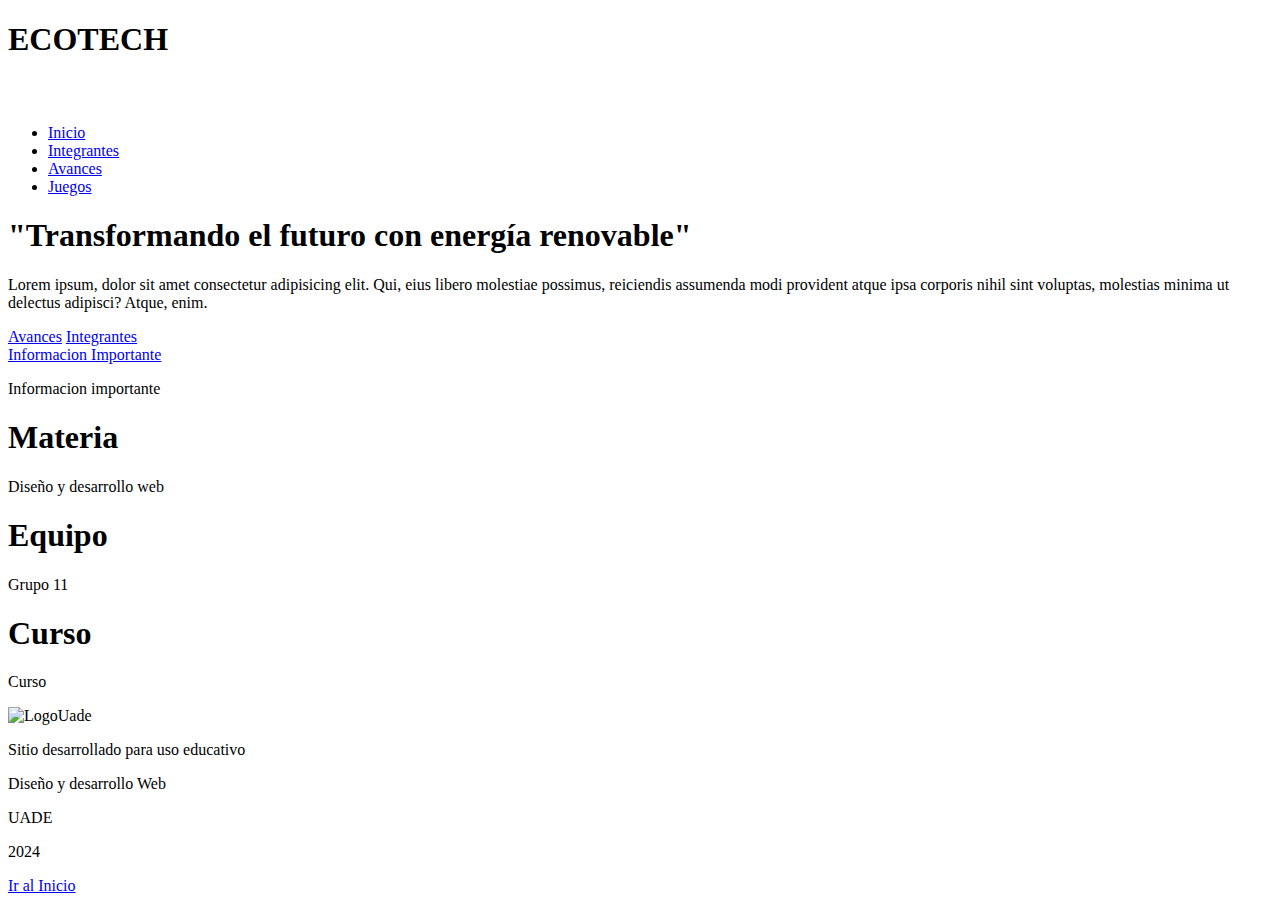
==== index.html @ 8fef0266 "carga01" ====
<!DOCTYPE html>
<html lang="es">
  <head>
    <meta charset="UTF-8" />
    <meta name="viewport" content="width=device-width, initial-scale=1.0" />
    <link
      rel="stylesheet"
      href="../TrabajoPracticoIntegrador_DYDW_Grupo11/src/css/style.css"
    />
    <link
      rel="stylesheet"
      href="../TrabajoPracticoIntegrador_DYDW_Grupo11/src/css/home.css"
    />
    <link rel="preconnect" href="https://fonts.googleapis.com" />
    <link rel="preconnect" href="https://fonts.gstatic.com" crossorigin />
    <link
      href="https://fonts.googleapis.com/css2?family=Inter:wght@100..900&family=Space+Grotesk:wght@300..700&display=swap"
      rel="stylesheet"
    />
    <script
      src="https://cdn.jsdelivr.net/npm/bootstrap@5.3.3/dist/js/bootstrap.bundle.min.js"
      integrity="sha384-YvpcrYf0tY3lHB60NNkmXc5s9fDVZLESaAA55NDzOxhy9GkcIdslK1eN7N6jIeHz"
      crossorigin="anonymous"
    ></script>
    <title>Home</title>
  </head>

  <body id="dom">
    <header class="mainHeader">
      <h1 class="projectLogo">ECOTECH</h1>
      <img
        id="menuBtn"
        src="./src/icons/menuIcon.svg"
        alt="menuBtn"
      />
      <ul class="mainMenu">
        <li><a href="./index.html" id="selected">Inicio</a></li>
        <li><a href="./integrantes.html">Integrantes</a></li>
        <li><a href="./avances.html">Avances</a></li>
        <li><a href="./juegos.html">Juegos</a></li>
      </ul>
    </header>

    <div class="homeMainSection">
          <h1 class="homeMainSection-txt">
            "Transformando el futuro con energía renovable"
          </h1>
          <p class="homeMainSection-p">
            Lorem ipsum, dolor sit amet consectetur adipisicing elit. Qui, eius
            libero molestiae possimus, reiciendis assumenda modi provident atque
            ipsa corporis nihil sint voluptas, molestias minima ut delectus
            adipisci? Atque, enim.
          </p>
          <div class="botonera-homeMainSection">
            <a href="./avances.html" class="mostrarAvances">Avances</a>
            <a href="./integrantes.html" class="mostrarIntegrantes"
              >Integrantes</a
            >
          </div>
          <a href="#infoImport" class="InformacionImportante">Informacion Importante</a>
    </div>

    <main class="mainSection">
      <div class="infoContainer" id="infoImport">
        <p class="infoContainerTitle">Informacion importante</p>
        <div class="infoTarjertasContainer">
          <div class="infoTarjeta">
            <h1 class="infoTitle">Materia</h1>
            <p class="infoTxt">Diseño y desarrollo web</p>
          </div>
          <div class="infoTarjeta">
            <h1 class="infoTitle">Equipo</h1>
            <p class="infoTxt">Grupo 11</p>
          </div>
          <div class="infoTarjeta">
            <h1 class="infoTitle">Curso</h1>
            <p class="infoTxt">Curso</p>
          </div>
          <div class="infoTarjeta">
            <img
              src="../TrabajoPracticoIntegrador_DYDW_Grupo11/src/img/LogoUADE.png"
              alt="LogoUade"
              class="infoImg"
            />
          </div>
        </div>
      </div>
    </main>

    <footer class="mainFooter">
      <div class="footerTxt">
        <p>Sitio desarrollado para uso educativo</p>
        <p>Diseño y desarrollo Web</p>
        <p>UADE</p>
        <p>2024</p>
        <a href="#" class="toTop">Ir al Inicio</a>
      </div>
    </footer>

    <script src="./src/js/index.js"></script>
  </body>
</html>
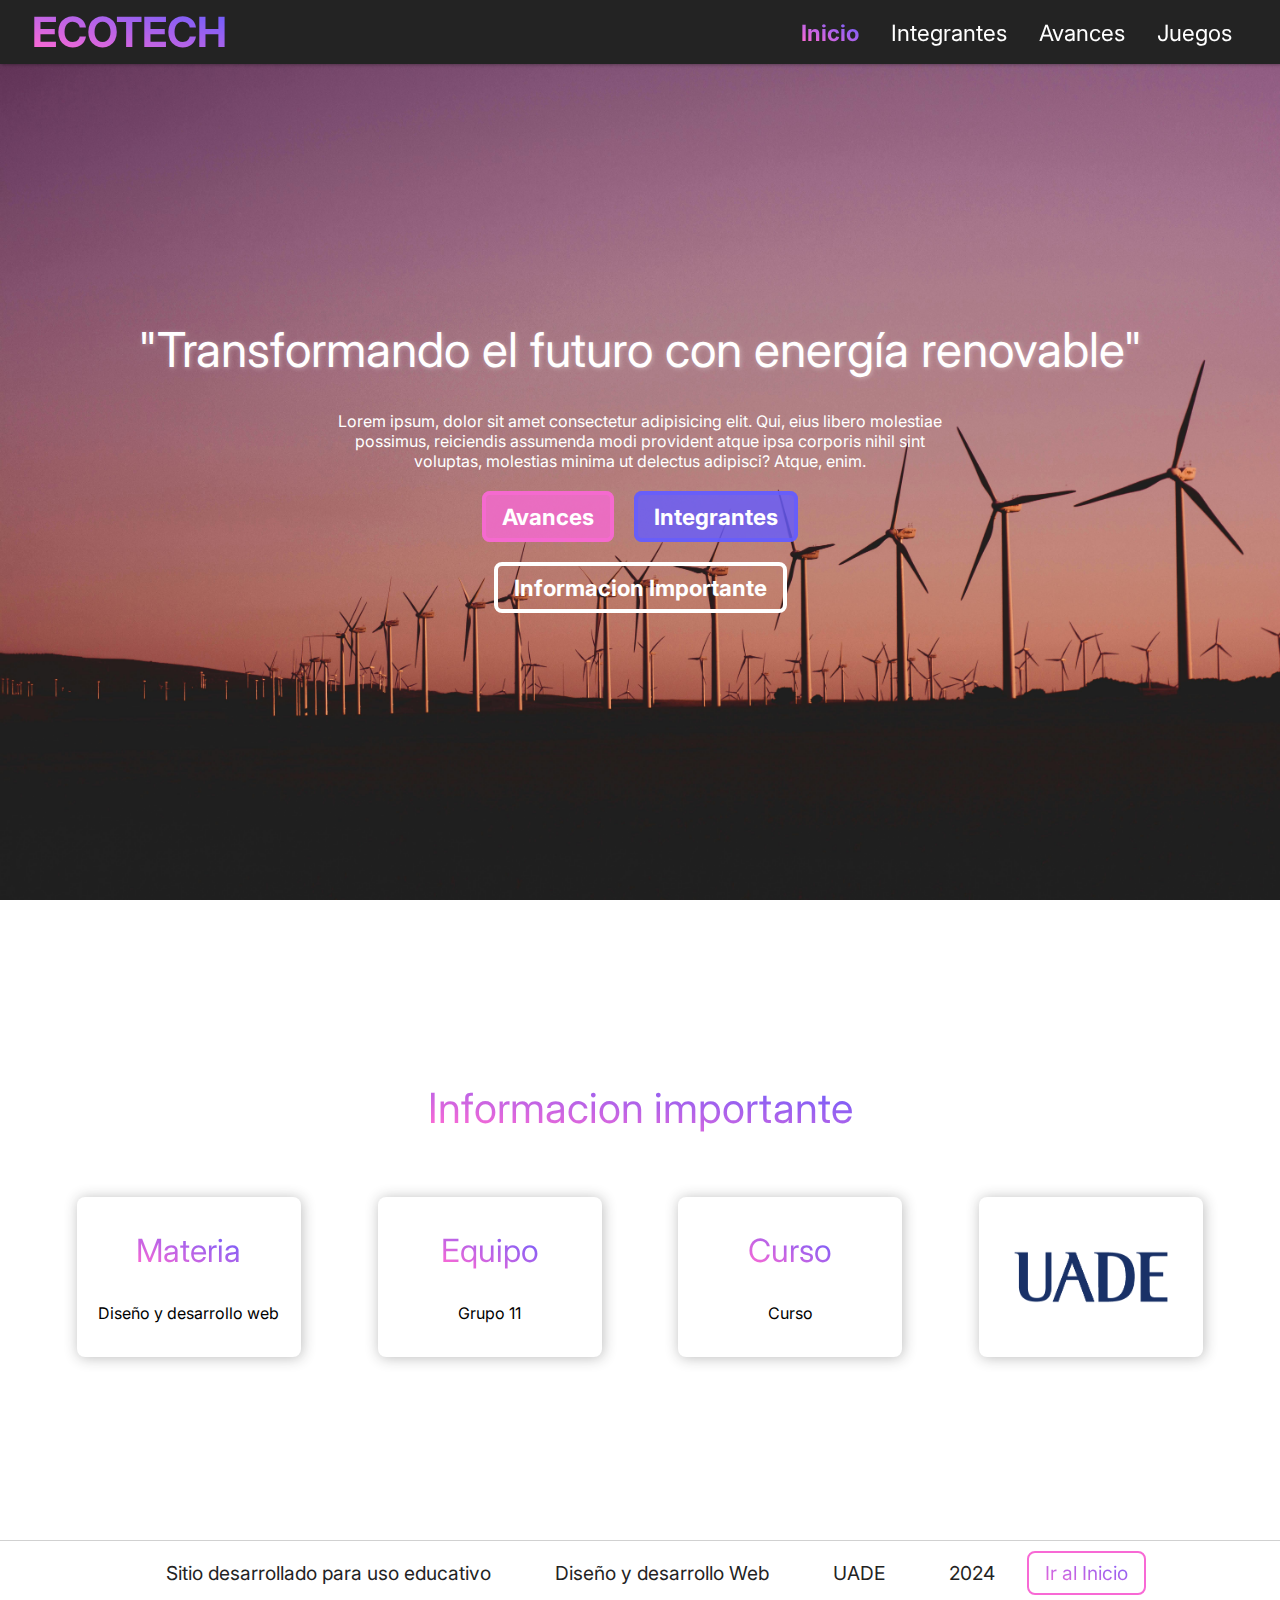
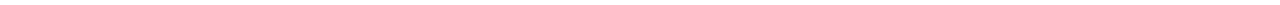
==== commit 0f780f2b: "com01" ====
--- a/index.html
+++ b/index.html
@@ -5,11 +5,11 @@
     <meta name="viewport" content="width=device-width, initial-scale=1.0" />
     <link
       rel="stylesheet"
-      href="../TrabajoPracticoIntegrador_DYDW_Grupo11/src/css/style.css"
+      href="/src/css/style.css"
     />
     <link
       rel="stylesheet"
-      href="../TrabajoPracticoIntegrador_DYDW_Grupo11/src/css/home.css"
+      href="/src/css/home.css"
     />
     <link rel="preconnect" href="https://fonts.googleapis.com" />
     <link rel="preconnect" href="https://fonts.gstatic.com" crossorigin />
@@ -78,7 +78,7 @@
           </div>
           <div class="infoTarjeta">
             <img
-              src="../TrabajoPracticoIntegrador_DYDW_Grupo11/src/img/LogoUADE.png"
+              src="/src/img/LogoUADE.png"
               alt="LogoUade"
               class="infoImg"
             />
@@ -97,6 +97,6 @@
       </div>
     </footer>
 
-    <script src="./src/js/index.js"></script>
+    <script src="/src/js/index.js"></script>
   </body>
 </html>
--- a/src/css/style.css
+++ b/src/css/style.css
@@ -0,0 +1,175 @@
+/* GENERAL STYLE aplica para todo elemento */
+
+* {
+  padding: 0;
+  margin: 0;
+  box-sizing: border-box;
+  font-family: "Inter", sans-serif;
+  font-optical-sizing: auto;
+  font-weight: 400;
+  font-style: normal;
+  font-variation-settings: "slnt" 0;
+  text-decoration: none;
+}
+
+/* Estilo body general */
+
+body{
+  width: 100vw;
+  min-height: 100vh;
+  display: flex;
+  flex-direction: column;
+  align-items: center;
+  justify-content: start;
+  overflow-x: hidden;
+  background: #333333;
+}
+
+/* Estilo  Header + Nav */
+
+ .mainHeader {
+  box-shadow: 1px 1px 3px rgba(0, 0, 0, 0.3);
+  height: 4rem;
+  width: 100%;
+  display: flex;
+  flex-direction: row;
+  align-items: center;
+  justify-content: space-between;
+  background: #232323;
+  padding: 0rem 2rem;
+  position: fixed;
+  top: 0%;
+  left: 0%;
+
+}
+
+@media screen and (min-width: 2000px) {
+    .mainHeader, .homeMainSection, .mainSection, .mainFooter{
+      padding: 0 calc(100vw - 2000px);
+    }
+}
+
+.projectLogo {
+  background: #f869d5;
+  background: linear-gradient(to top right, #f869d5 10%, #635cff 100%);
+  -webkit-background-clip: text;
+  -webkit-text-fill-color: transparent;
+  font-weight: bold;
+  font-size: 2.6rem;
+}
+
+#menuBtn {
+  display: none;
+}
+
+.mainMenu {
+  display: flex;
+  flex-flow: row nowrap;
+  list-style: none;
+}
+
+.mainMenu li {
+  margin: 0rem 1rem;
+}
+
+.mainMenu li:hover{
+  transform: scale(1.1);
+  transition: 250ms;
+}
+
+.mainMenu li a {
+  color: #ffffff;
+  text-decoration: none;
+  font-size: 1.4rem;
+}
+
+
+#selected{
+  background: #f869d5;
+  background: linear-gradient(to top right, #f869d5 10%, #635cff 100%);
+  -webkit-background-clip: text;
+  -webkit-text-fill-color: transparent;
+  font-weight: bolder;
+}
+
+.mainFooter, .footerTxt {
+  display: flex;
+  flex-flow: row wrap;
+  align-items: center;
+  justify-content: center;
+  min-height: 4rem;
+  background: #ffffff;
+  width: 100%;
+  padding: 0rem 2rem;
+}
+
+.mainFooter{
+  border-top: 1px solid #33333339;
+}
+
+.footerTxt p{
+  color: #232323;
+  text-align: center;
+  font-size: 1.2rem;
+  padding: 1rem 2rem;
+
+}
+.toTop{
+  background: #f869d5;
+  background: linear-gradient(to top right, #f869d5 10%, #635cff 100%);
+  -webkit-background-clip: text;
+  -webkit-text-fill-color: transparent;
+  font-size: 1.2rem;
+  border: 2px solid #f869d5;
+  padding: .5rem 1rem;
+  border-radius: 8px;
+}
+
+.toTop:hover{
+  box-shadow: 1px 1px 14px #f869d5;
+  transform: scale(1.1);
+  transition: 300ms;
+
+}
+
+.displayYes{
+  display: flex !important;
+}
+
+
+/* MOBILE CSS STYLE */
+
+@media screen and (max-width: 1000px) {
+  #menuBtn {
+    display: block;
+    height: 3rem;
+  }
+
+  .mainMenu{
+    flex-flow: column nowrap;
+    align-items: center;
+    justify-content: space-evenly;
+    position: absolute;  
+    top: 4rem;
+    left: 0%;
+    width: 100vw;
+    background: #333333ed;
+    z-index: 3;
+    display: none;
+
+  }
+
+  .mainMenu li{
+    margin: 1.5rem 0rem;
+
+  }
+
+  .mainMenu li a{
+    padding: 1rem;
+  }
+
+  .mainFooter{
+    padding: 2rem 0rem;
+  }
+
+}--- a/src/css/home.css
+++ b/src/css/home.css
@@ -0,0 +1,173 @@
+.homeMainSection{
+    height: calc(100vh - 4rem);
+    width: 100%;
+    display: flex;
+    flex-direction: column;
+    align-items: center;
+    justify-content: center;
+    background: url(/src/img/background-home.jpg);
+    background-size: cover;
+    background-position: bottom;
+    margin-top: 4rem;
+}
+
+.homeMainSectionContainer{
+    display: flex;
+    flex-flow: column nowrap;
+    align-items: start;
+    justify-content: center;
+    height: 100%;
+    width: 100%;
+}
+
+.homeMainSection-txt{
+    font-size: 3rem;
+    text-shadow: 1px 1px 5px rgba(255, 255, 255, 0.352);
+    margin-bottom: 2rem;
+    color: #ffffff;
+}
+
+.homeMainSection-p{
+    width: 50%;
+    margin-bottom: 2rem;
+    color: #ffffff;
+    text-align: center;
+}
+
+.mostrarAvances{
+    text-decoration: none;
+    padding: .5rem 1rem;
+    font-size: 1.4rem;
+    border: 4px solid #f869d4c7;
+    background: #f869d4c9;
+    border-radius: 8px;
+    color: #ffffff;
+    margin-right: 1rem;
+    font-weight: bold;
+}
+
+.mostrarIntegrantes{
+    text-decoration: none;
+    padding: .5rem 1rem;
+    border: 4px solid #645cffc7;
+    border-radius: 8px;
+    background: #645cffcb;
+    font-size: 1.4rem;
+    color: #ffffff ;
+    font-weight: bold;
+}
+
+.mostrarAvances:hover, .mostrarIntegrantes:hover{
+    transform: scale(1.1);
+    transition: 250ms;
+    color: #635cff;
+}
+
+
+.InformacionImportante{
+    border: 4px solid #ffffff;
+    padding: .5rem 1rem;
+    border-radius: 8px;
+    color: #ffffff;
+    font-size: 1.4rem;
+    font-weight: bold;
+    margin: 2rem auto;
+
+}
+
+.InformacionImportante:hover{
+    transform: scale(1.1);
+    transition: 250ms;
+    background: #ffffff;
+    color: #635cff;
+}
+
+.mainSection{
+    background: #ffffff;
+    width: 100%;
+    min-height: 40rem;
+    display: flex;
+    align-items: center;
+    justify-content: center;
+}
+
+.infoContainer{
+    display: flex;
+    flex-flow: column wrap;
+    align-items: center;
+    justify-content: center;
+    width: 100%;
+    height: 40rem;
+}
+
+.infoContainerTitle{
+    background: #f869d5;
+    background: linear-gradient(to top right, #f869d5 10%, #635cff 100%);
+    -webkit-background-clip: text;
+    -webkit-text-fill-color: transparent;
+    font-size: 2.6rem;
+    margin-bottom: 4rem;
+}
+
+.infoTarjertasContainer{
+    display: flex;
+    flex-flow: row wrap;
+    align-items:center;
+    justify-content: space-evenly;
+    width: 100%;
+}
+
+.infoTarjeta{
+    box-shadow: 1px 1px 14px rgba(36, 36, 36, 0.3);
+    height: 10rem;
+    width: 14rem;
+    display: flex;
+    flex-flow: column nowrap;
+    align-items: center;
+    justify-content: space-evenly;
+    border-radius: 8px;
+}
+
+.infoTarjeta:hover{
+    transform: scale(1.1);
+    transition: 250ms;
+}
+
+.infoTitle{
+    background: #f869d5;
+    background: linear-gradient(to top right, #f869d5 10%, #635cff 100%);
+    -webkit-background-clip: text;
+    -webkit-text-fill-color: transparent;
+}
+
+.infoImg{
+    width: 10rem;
+}
+
+
+
+/* MOBILE CSS STYLE */
+
+@media screen and (max-width: 1000px) {
+    .homeMainSection-txt{
+        text-align: center;
+    }
+
+    .homeMainSection-p{
+        width: 80%;
+    }
+
+    .infoContainer{
+        height: 100vh;
+    }
+
+    .infoContainerTitle{
+        text-align: center;
+        font-size: 2rem;
+    }
+
+    .infoTarjeta{
+        margin-bottom: 1.5rem;
+    }
+
+  }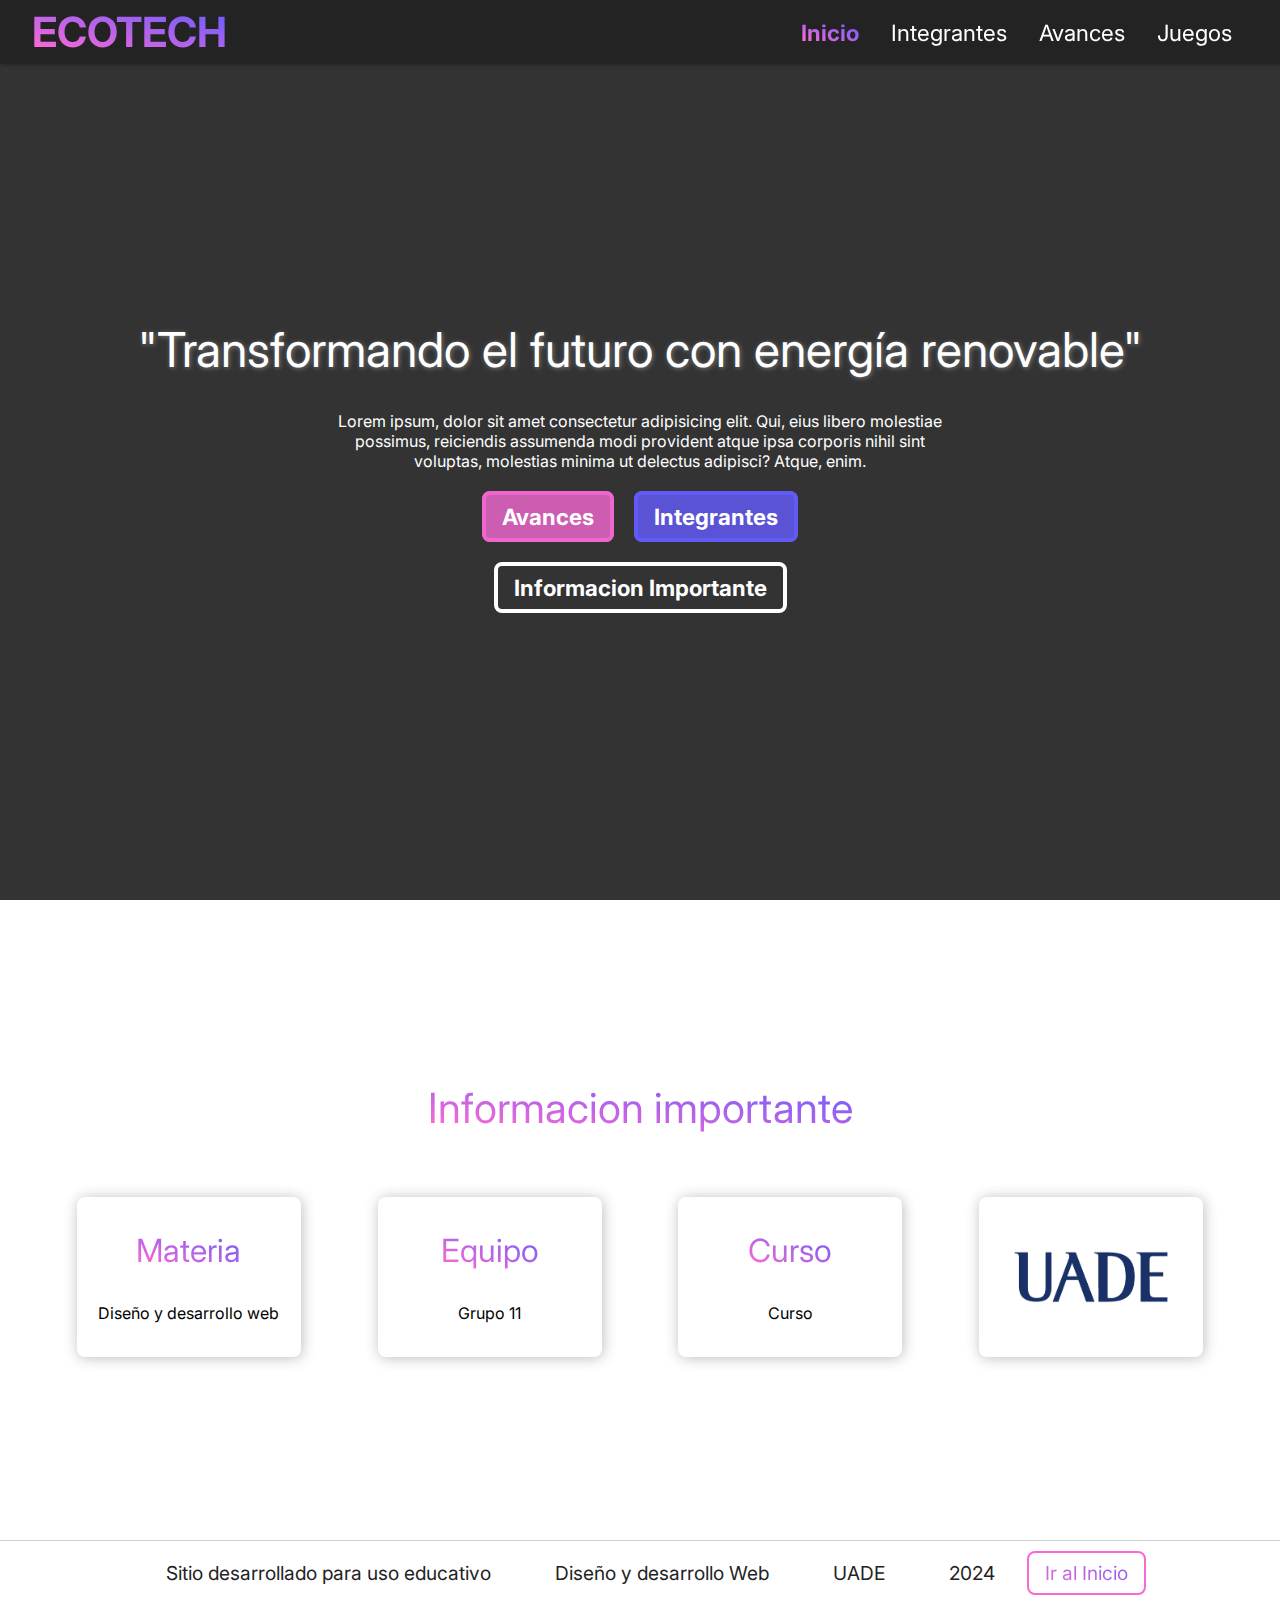
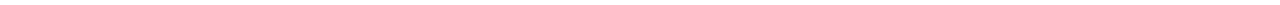
==== commit ec49c4af: "com04" ====
--- a/index.html
+++ b/index.html
@@ -5,11 +5,11 @@
     <meta name="viewport" content="width=device-width, initial-scale=1.0" />
     <link
       rel="stylesheet"
-      href="/src/css/style.css"
+      href="./src/css/style.css"
     />
     <link
       rel="stylesheet"
-      href="/src/css/home.css"
+      href="./src/css/home.css"
     />
     <link rel="preconnect" href="https://fonts.googleapis.com" />
     <link rel="preconnect" href="https://fonts.gstatic.com" crossorigin />
--- a/src/css/home.css
+++ b/src/css/home.css
@@ -5,7 +5,7 @@
     flex-direction: column;
     align-items: center;
     justify-content: center;
-    background: url(/src/img/background-home.jpg);
+    background: url(../../../TrabajoPracticoIntegrador_DYDW_Grupo11/src/img/background-home.jpg);
     background-size: cover;
     background-position: bottom;
     margin-top: 4rem;
